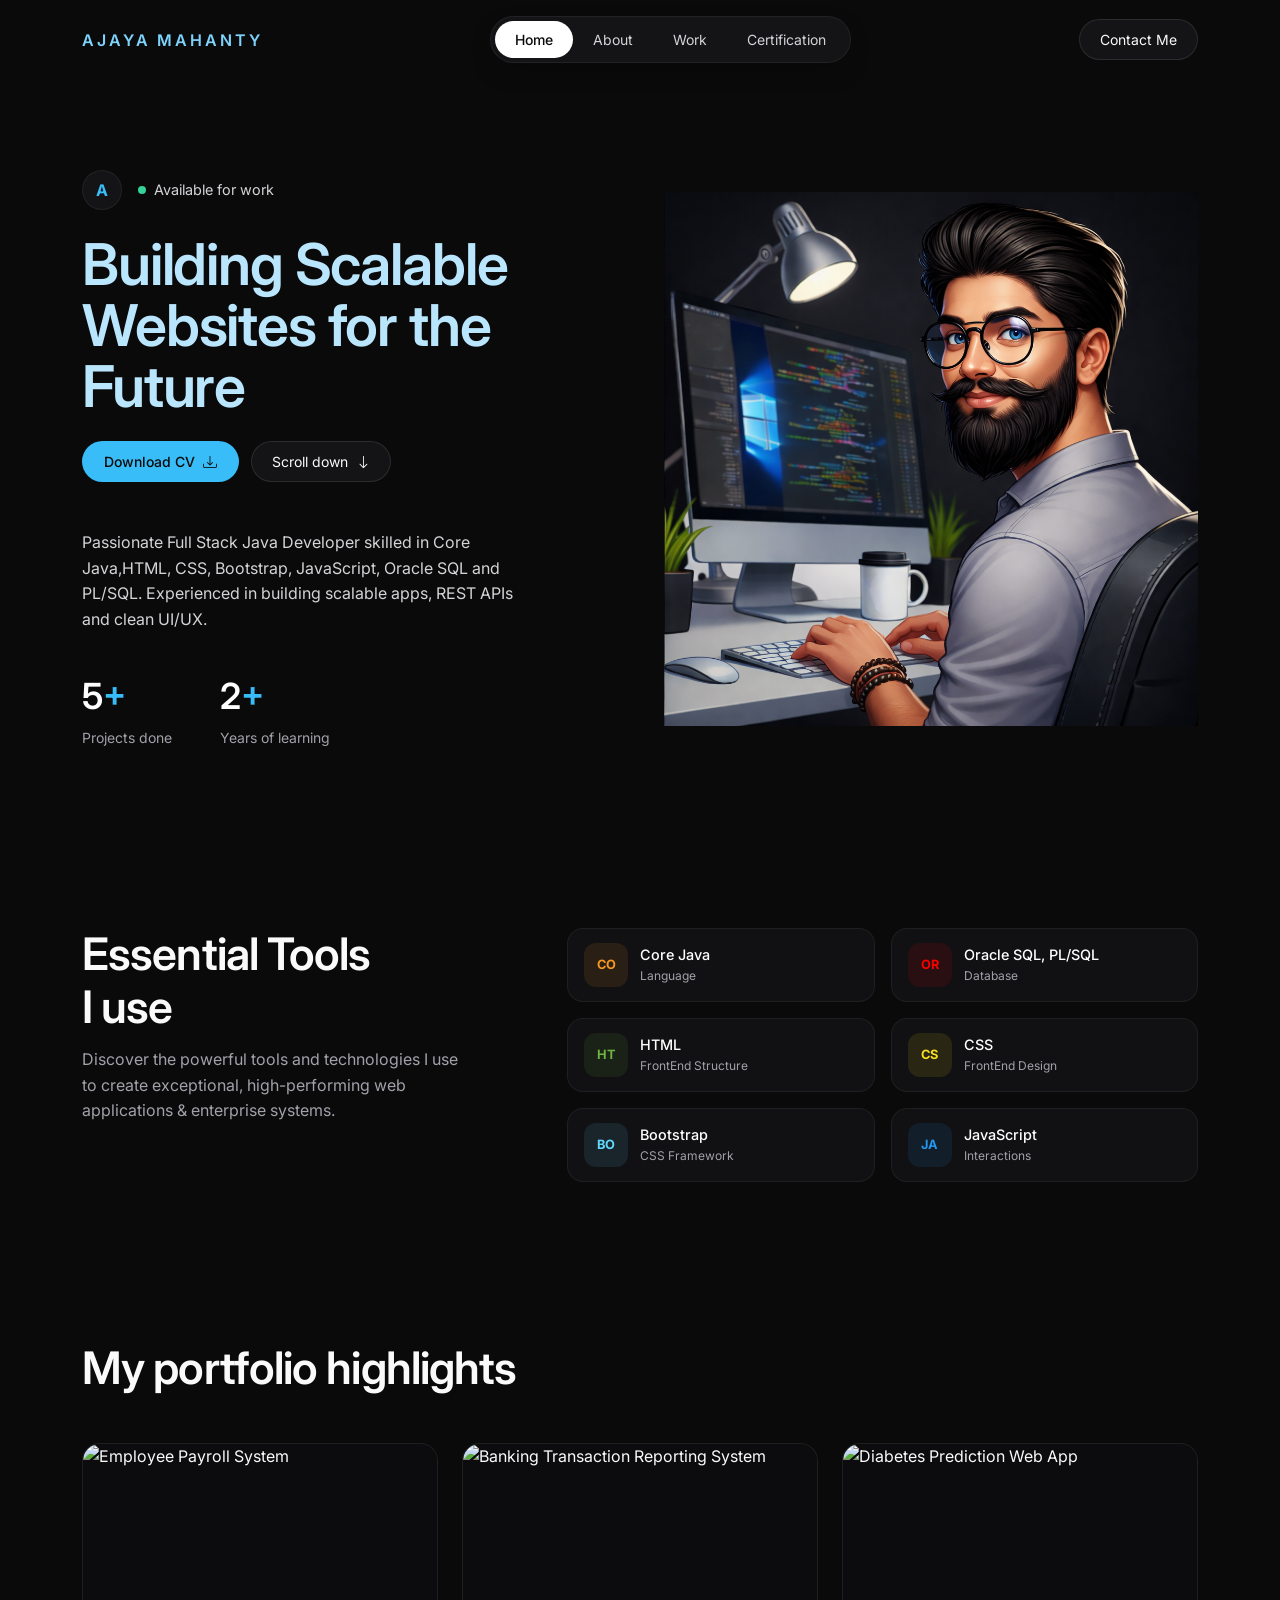
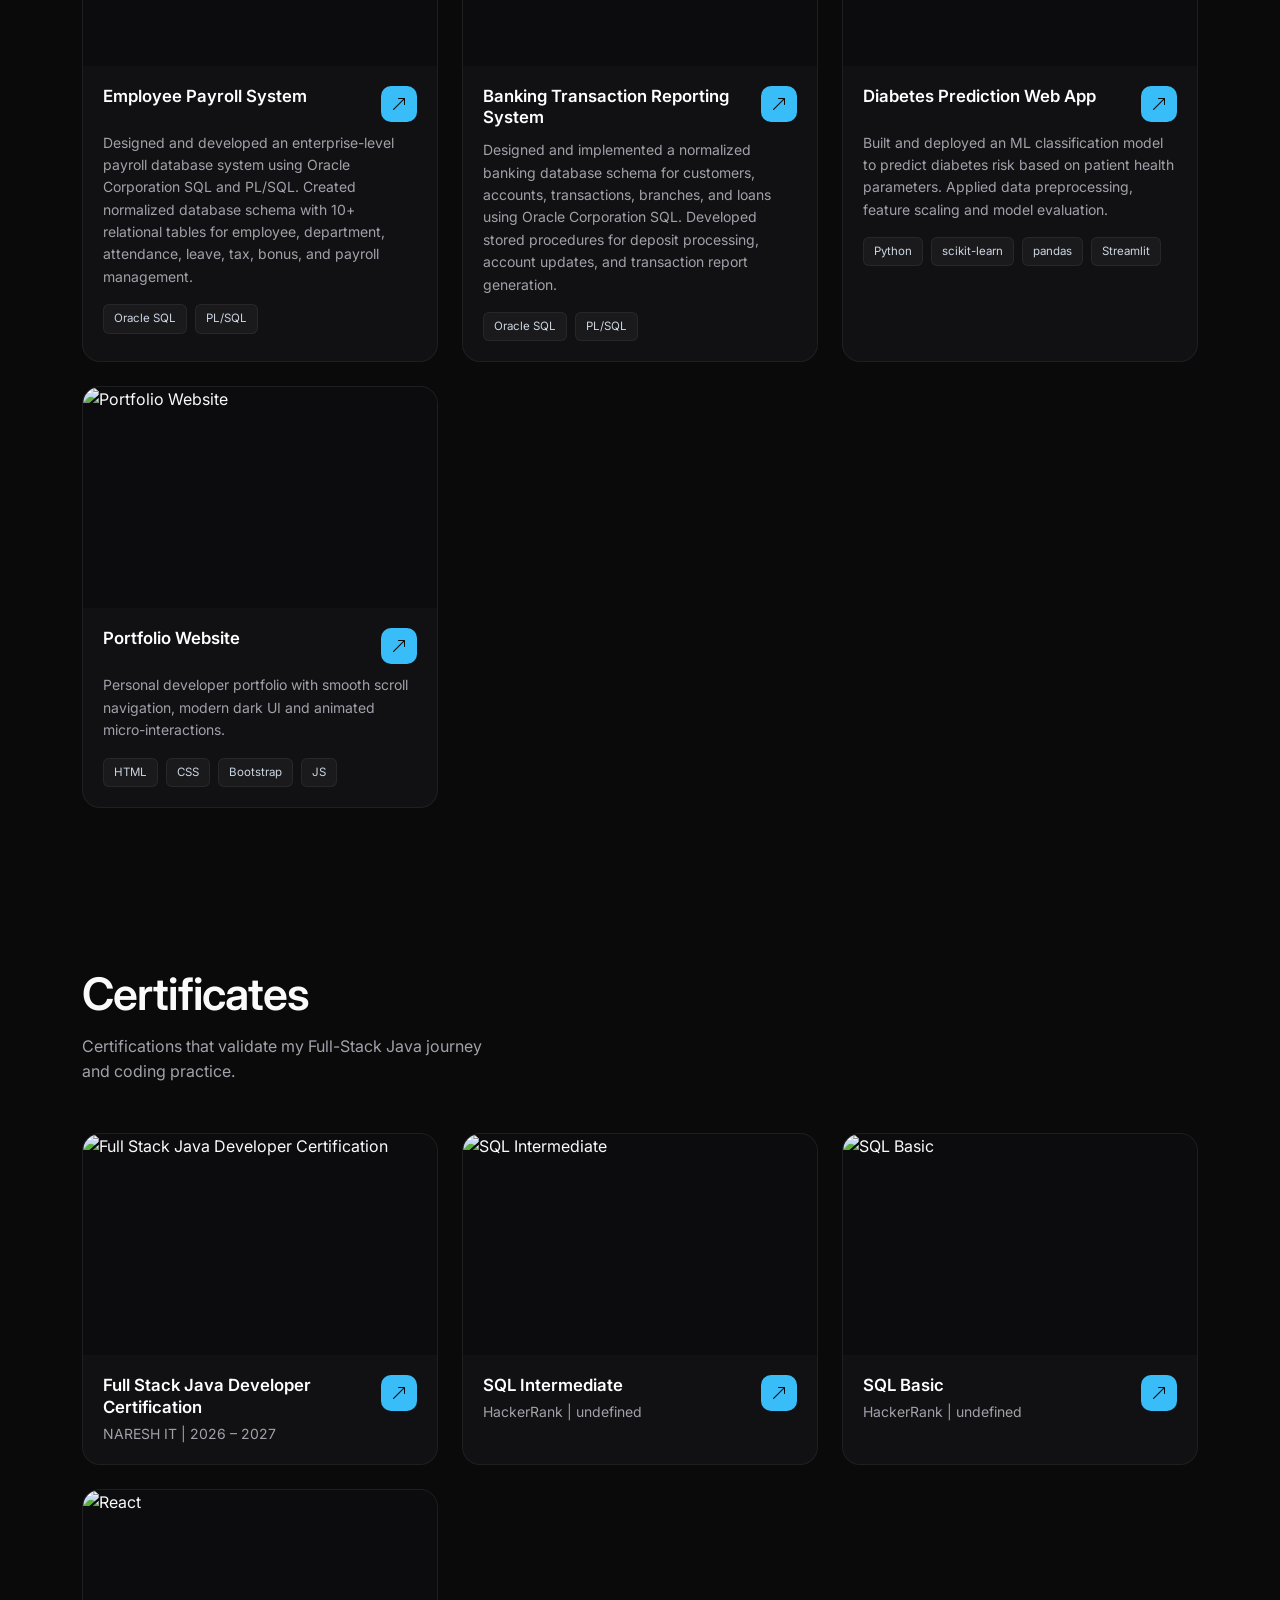
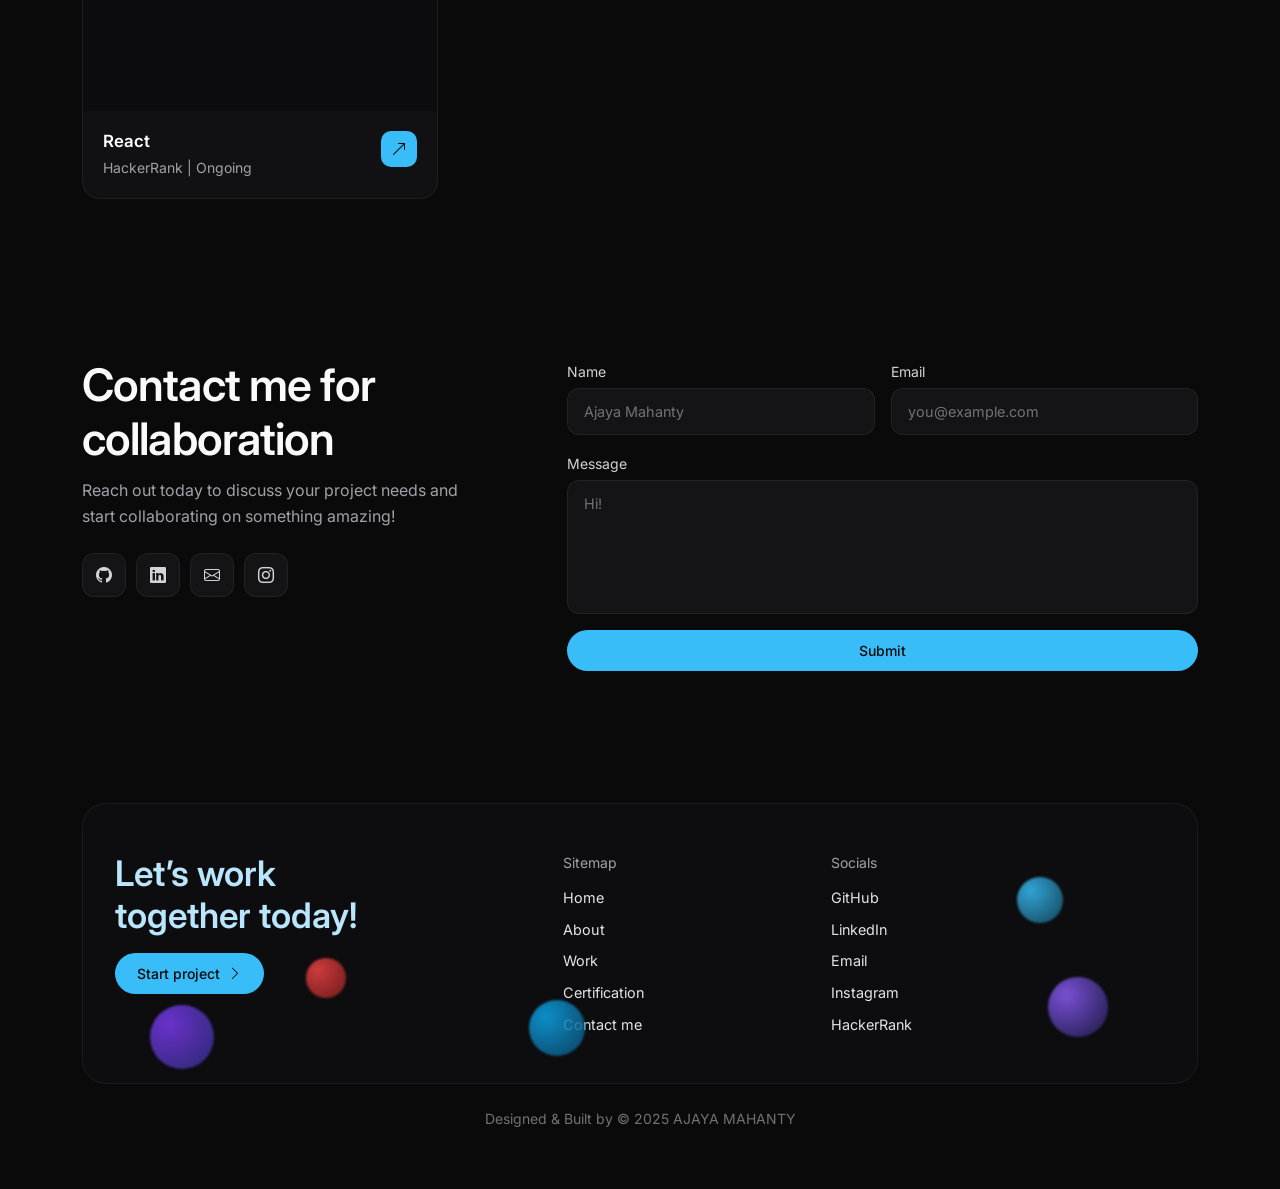
==== index.html @ 1dfacc37 "Fixed GitHub Pages structure" ====
<!doctype html>
<html lang="en">
<head>
<meta charset="utf-8" />
<meta name="viewport" content="width=device-width,initial-scale=1" />
<title>Ajaya Mahanty — Full Stack Java Developer</title>
<meta name="description" content="Portfolio of Ajaya Mahanty — Full Stack Java Developer (Java, Spring Boot, ReactJS, Oracle SQL, PL/SQL)." />
<link rel="icon" href="data:image/svg+xml,%3Csvg xmlns='http://www.w3.org/2000/svg' viewBox='0 0 32 32'%3E%3Crect width='32' height='32' rx='8' fill='%230a0a0a'/%3E%3Ctext x='50%25' y='56%25' font-size='16' font-family='Inter,sans-serif' font-weight='700' fill='%237dd3fc' text-anchor='middle' dominant-baseline='middle'%3EAM%3C/text%3E%3C/svg%3E" />
<link href="https://fonts.googleapis.com/css2?family=Inter:wght@300;400;500;600;700;800&display=swap" rel="stylesheet" />
<link href="https://cdn.jsdelivr.net/npm/bootstrap@5.3.3/dist/css/bootstrap.min.css" rel="stylesheet" />
<link href="https://cdn.jsdelivr.net/npm/bootstrap-icons@1.11.3/font/bootstrap-icons.css" rel="stylesheet" />
<link rel="stylesheet" href="src/styles/style.css" />
</head>
<body>
  <!-- NAV -->
  <header id="nav" class="site-nav">
    <div class="container d-flex align-items-center justify-content-between py-3 gap-3">
      <a href="#home" class="brand">AJAYA MAHANTY</a>
      <nav class="pill-nav d-none d-md-flex" aria-label="Primary">
        <a href="#home" class="pill active" data-link>Home</a>
        <a href="#about" class="pill" data-link>About</a>
        <a href="#work" class="pill" data-link>Work</a>
        <a href="#certification" class="pill" data-link>Certification</a>
      </nav>
      <a href="#contact" class="btn-ghost">Contact Me</a>
    </div>
  </header>

  <main>
    <!-- HERO -->
    <section id="home" class="hero">
      <div class="container">
        <div class="row align-items-center g-5">
          <div class="col-lg-6">
            <div class="d-flex align-items-center gap-3 mb-4">
              <div class="avatar-mini"><span>A</span></div>
              <div class="avail"><span class="dot"></span> Available for work</div>
            </div>
            <h1 class="hero-title">Building Scalable Websites for the Future</h1>
            <div class="hero-cta mt-4">
              <a class="btn-primary-cyan" href="public/docs/Ajaya-resume.pdf" target="_blank" rel="noopener">Download CV <i class="bi bi-download"></i></a>
              <a class="btn-ghost" href="#footer">Scroll down <i class="bi bi-arrow-down"></i></a>
            </div>
            <p id="about" class="hero-sub mt-5">Passionate Full Stack Java Developer skilled in Core Java,HTML, CSS, Bootstrap, JavaScript, Oracle SQL and PL/SQL. Experienced in building scalable apps, REST APIs and clean UI/UX.</p>
            <div class="stats">
              <div><div class="stat-value">5<span>+</span></div><div class="stat-label">Projects done</div></div>
              <div><div class="stat-value">2<span>+</span></div><div class="stat-label">Years of learning</div></div>
            </div>
          </div>
          <div class="col-lg-6">
            <img src="public/images/AjayaProfile.png" alt="Ajaya profile" class="hero-profile-img">
            <!-- <div class="hero-card">
              <div class="hero-orb orb-a"></div>
              <div class="hero-orb orb-b"></div>
              <div class="hero-card-inner text-center">
                <div class="initials">AM</div>
                <div class="role-top">FULL STACK</div>
                <div class="role-main">Java Developer</div>
                <div class="role-sub">Hyderabad · India</div>
              </div>
            </div> -->
          </div>
        </div>
      </div>
    </section>

    <!-- TOOLS -->
    <section class="tools">
      <div class="container">
        <div class="row g-5 align-items-start">
          <div class="col-lg-5">
            <h2 class="section-title">Essential Tools <br> I use</h2>
            <p class="section-sub">Discover the powerful tools and technologies I use to create exceptional, high-performing web applications & enterprise systems.</p>
          </div>
          <div class="col-lg-7">
            <div class="tools-grid" id="toolsGrid"></div>
          </div>
        </div>
      </div>
    </section>

    <!-- PROJECTS -->
    <section id="work" class="projects">
      <div class="container">
        <div class="d-flex flex-column flex-md-row justify-content-between align-items-md-end gap-3 mb-5">
          <h2 class="section-title m-0">My portfolio highlights</h2>
        </div>
        <div class="row g-4" id="projectsGrid"></div>
      </div>
    </section>

    <!-- CERTIFICATES -->
    <section id="certification" class="certs">
      <div class="container">
        <h2 class="section-title">Certificates</h2>
        <p class="section-sub mb-5" style="max-width:420px">Certifications that validate my Full-Stack Java journey and coding practice.</p>
        <div class="row g-4" id="certsGrid"></div>
      </div>
    </section>

    <!-- CONTACT -->
    <section id="contact" class="contact">
      <div class="container">
        <div class="row g-5">
          <div class="col-lg-5">
            <h2 class="section-title">Contact me for collaboration</h2>
            <p class="section-sub">Reach out today to discuss your project needs and start collaborating on something amazing!</p>
            <div class="socials mt-4">
              <a href="https://github.com/Ajaya68" target="_blank" rel="noopener" aria-label="GitHub"><i class="bi bi-github"></i></a>
              <a href="https://linkedin.com/in/ajaya-mahanty" target="_blank" rel="noopener" aria-label="LinkedIn"><i class="bi bi-linkedin"></i></a>
              <a href="mailto:ajayafullstackdev@gmail.com" aria-label="Email"><i class="bi bi-envelope"></i></a>
              <a href="https://www.instagram.com/ajaya.vibes" target="_blank" aria-label="Instagram"><i class="bi bi-instagram"></i></a>
            </div>
          </div>
          <div class="col-lg-7">
            <form id="contactForm" class="contact-form" method="POST" action="https://api.web3forms.com/submit">

  <!-- Web3Forms config -->
  <input type="hidden" name="access_key" value="b85a9274-5b58-44cd-92d8-8c4f5e756d53" />
  <input type="hidden" name="subject" value="New Portfolio Contact — Ajaya Mahanty" />
  <input type="hidden" name="redirect" value="false" />

  <div class="row g-3">
    <div class="col-md-6">
      <label for="name" class="form-label">Name</label>
      <input id="name" name="name" type="text" class="form-control" placeholder="Ajaya Mahanty" required />
    </div>
    <div class="col-md-6">
      <label for="email" class="form-label">Email</label>
      <input id="email" name="email" type="email" class="form-control" placeholder="you@example.com" required />
    </div>
    <div class="col-12">
      <label for="message" class="form-label">Message</label>
      <textarea id="message" name="message" rows="5" class="form-control" placeholder="Hi!" required></textarea>
    </div>
    <div class="col-12">
      <button type="submit" id="submit-btn" class="btn-primary-cyan w-100 justify-content-center">Submit</button>
    </div>
  </div>

  <div id="formToast" class="form-toast" role="status" aria-live="polite"></div>

</form>

          </div>
        </div>
      </div>
    </section>
  </main>

  <!-- FOOTER -->
  <footer id="footer" class="footer">
    <div class="container">
      <div class="footer-card position-relative overflow-hidden">
        <div class="row g-4">
          <div class="col-lg-5">
            <h3 class="footer-heading">Let’s work<br/>together today!</h3>
            <a href="#contact" class="btn-primary-cyan mt-3">Start project <i class="bi bi-chevron-right"></i></a>
          </div>
          <div class="col-6 col-lg-3">
            <div class="footer-title">Sitemap</div>
            <ul class="footer-list">
              <li><a href="#home">Home</a></li>
              <li><a href="#about">About</a></li>
              <li><a href="#work">Work</a></li>
              <li><a href="#certification">Certification</a></li>
              <li><a href="#contact">Contact me</a></li>
            </ul>
          </div>
          <div class="col-6 col-lg-3">
            <div class="footer-title">Socials</div>
            <ul class="footer-list">
              <li><a href="https://github.com/Ajaya68" target="_blank" rel="noopener">GitHub</a></li>
              <li><a href="https://linkedin.com/in/ajaya-mahanty" target="_blank" rel="noopener">LinkedIn</a></li>
              <li><a href="mailto:ajayafullstackdev@gmail.com">Email</a></li>
              <li><a href="https://www.instagram.com/ajaya.vibes" target="_blank">Instagram</a></li>
              <li><a href="https://www.hackerrank.com/profile/ajaya_javadevel1" target="_blank">HackerRank</a></li>
            </ul>
          </div>
        </div>
        <span class="orb f1"></span>
        <span class="orb f2"></span>
        <span class="orb f3"></span>
        <span class="orb f4"></span>
        <span class="orb f5"></span>
      </div>
      <div class="copyright">Designed &amp; Built by © 2025 AJAYA MAHANTY</div>
    </div>
  </footer>

  <a href="#home" id="toTop" class="to-top" aria-label="Back to top"><i class="bi bi-arrow-up"></i></a>

  <!-- React root (kept empty so CRA hot reload does not break) -->
  <div id="root" style="display:none"></div>

  <script src="https://cdn.jsdelivr.net/npm/bootstrap@5.3.3/dist/js/bootstrap.bundle.min.js"></script>
  <script src="src/scripts/script.js"></script>
  <script>
  document.getElementById("contactForm").addEventListener("submit", async function (e) {
    e.preventDefault();

    const btn = document.getElementById("submit-btn");
    const toast = document.getElementById("formToast");

    btn.disabled = true;
    btn.textContent = "Sending...";

    const formData = new FormData(this);

    const response = await fetch("https://api.web3forms.com/submit", {
      method: "POST",
      body: formData
    });

    const result = await response.json();

    toast.style.display = "block";

    if (result.success) {
      toast.style.color = "#34d399";
      toast.textContent = "✓ Message sent! I'll get back to you soon.";
      btn.textContent = "Sent ✓";
      btn.disabled = true;
      this.reset();
    } else {
      toast.style.color = "#f87171";
      toast.textContent = "✕ Something went wrong. Please try again.";
      btn.disabled = false;
      btn.textContent = "Submit";
    }
  });
</script>
</body>
</html>
---- src/styles/style.css ----
/* Ajaya Mahanty Portfolio — pure HTML/CSS/Bootstrap/JS */
:root {
  --bg: #0a0a0a;
  --bg-2: #111113;
  --bg-3: #141416;
  --line: rgba(255,255,255,0.06);
  --line-strong: rgba(255,255,255,0.1);
  --text: #fafafa;
  --muted: #a1a1aa;
  --muted-2: #71717a;
  --cyan: #38bdf8;
  --cyan-2: #7dd3fc;
  --cyan-3: #bae6fd;
}

* { box-sizing: border-box; }
html { scroll-behavior: smooth; }
body {
  margin: 0;
  background: var(--bg);
  color: var(--text);
  font-family: 'Inter', -apple-system, BlinkMacSystemFont, 'Segoe UI', Roboto, sans-serif;
  -webkit-font-smoothing: antialiased;
}

a { color: inherit; text-decoration: none; }
img { max-width: 100%; display: block; }

::selection { background: rgba(56,189,248,0.3); }

/* NAV */
.site-nav {
  position: fixed; top: 0; left: 0; right: 0; z-index: 50;
  transition: background-color 300ms ease, backdrop-filter 300ms ease;
  background: transparent;
}
.site-nav.scrolled {
  background: rgba(10,10,10,0.8);
  backdrop-filter: blur(10px);
  -webkit-backdrop-filter: blur(10px);
}
.brand {
  color: var(--cyan-2);
  font-weight: 600;
  letter-spacing: 0.18em;
  font-size: 1rem;
}
.pill-nav {
  display: flex; align-items: center;
  background: var(--bg-3);
  border: 1px solid var(--line);
  padding: 4px;
  border-radius: 999px;
  box-shadow: 0 10px 30px -15px rgba(0,0,0,0.6);
}
.pill {
  padding: 8px 20px;
  font-size: 0.875rem;
  color: #d4d4d8;
  border-radius: 999px;
  transition: color 160ms ease, background-color 160ms ease;
}
.pill:hover { color: #fff; }
.pill.active {
  background: #fff;
  color: #0a0a0a;
  font-weight: 500;
}
.btn-ghost {
  display: inline-flex; align-items: center; gap: 8px;
  padding: 9px 20px;
  background: var(--bg-3);
  color: #fafafa;
  border: 1px solid var(--line-strong);
  border-radius: 999px;
  font-size: 0.875rem;
  transition: background 160ms ease, transform 160ms ease;
}
.btn-ghost:hover { background: #242428; color: #fff; transform: translateY(-1px); }

.btn-primary-cyan {
  display: inline-flex; align-items: center; gap: 8px;
  padding: 10px 22px;
  background: var(--cyan);
  color: #0a0a0a;
  border: 0;
  border-radius: 999px;
  font-weight: 500;
  font-size: 0.875rem;
  transition: background 160ms ease, transform 160ms ease;
  cursor: pointer;
}
.btn-primary-cyan:hover { background: var(--cyan-2); color: #0a0a0a; transform: translateY(-1px); }

/* HERO */
.hero { padding: 140px 0 80px; }
@media (min-width: 768px) { .hero { padding: 170px 0 100px; } }
.avatar-mini {
  width: 40px; height: 40px; border-radius: 999px;
  background: var(--bg-3); border: 1px solid var(--line);
  display: grid; place-items: center;
}
.avatar-mini span { color: var(--cyan); font-weight: 700; }
.avail { display: inline-flex; align-items: center; gap: 8px; color: #d4d4d8; font-size: 0.9rem; }
.avail .dot { width: 8px; height: 8px; border-radius: 999px; background: #34d399; display: inline-block; }
.hero-title {
  font-size: clamp(2.2rem, 4.8vw, 3.6rem);
  line-height: 1.06;
  font-weight: 600;
  letter-spacing: -0.02em;
  color: var(--cyan-3);
  margin: 0;
}
.hero-cta { display: flex; flex-wrap: wrap; gap: 12px; }
.hero-sub { color: #d4d4d8; max-width: 460px; line-height: 1.6; }
.stats { display: flex; gap: 48px; margin-top: 36px; }
.stat-value { font-size: clamp(1.7rem, 3vw, 2.25rem); font-weight: 600; color: #fff; }
.stat-value span { color: var(--cyan); }
.stat-label { color: var(--muted); font-size: 0.875rem; margin-top: 4px; }

.hero-card {
  position: relative; overflow: hidden;
  border: 1px solid var(--line);
  background: linear-gradient(135deg, #0f1113 0%, #141a20 100%);
  border-radius: 28px; aspect-ratio: 1/1; max-width: 520px; margin-left: auto;
  box-shadow: 0 30px 80px -30px rgba(14,165,233,0.35);
}
.hero-card-inner { position: absolute; inset: 0; display: grid; place-items: center; padding: 40px; }
.initials {
  width: 160px; height: 160px; border-radius: 999px;
  background: #0b0f14; border: 1px solid rgba(56,189,248,0.2);
  display: grid; place-items: center; margin: 0 auto;
  color: var(--cyan-2); font-weight: 700; font-size: 3rem; letter-spacing: -0.02em;
  box-shadow: inset 0 0 60px rgba(56,189,248,0.15);
}
.role-top { margin-top: 24px; font-size: 0.75rem; letter-spacing: 0.3em; color: var(--muted); text-transform: uppercase; }
.role-main { margin-top: 8px; font-size: 1.5rem; font-weight: 600; color: #fff; }
.role-sub { margin-top: 12px; font-size: 0.75rem; color: var(--muted-2); }
.hero-orb { position: absolute; border-radius: 999px; filter: blur(60px); opacity: 0.4; }
.orb-a { width: 220px; height: 220px; left: -40px; bottom: -40px; background: rgba(14,165,233,0.25); }
.orb-b { width: 260px; height: 260px; right: -48px; top: -48px; background: rgba(34,211,238,0.22); }

/* ── RESPONSIVE: <1000px ── */
@media (max-width: 999px) {

  .hero-profile-img {
    display: none;
  }

  .hero .col-lg-6:first-child {
    text-align: center;
  }

  .hero .d-flex.align-items-center.gap-3 {
    justify-content: center;
  }

  .hero-title {
    margin-left: auto;
    margin-right: auto;
  }

  .hero-cta {
    justify-content: center;
  }

  .hero-sub {
    margin-left: auto;
    margin-right: auto;
    text-align: left;
  }

  .stats {
    justify-content: center;
  }
}
/* SECTIONS */
section.tools, section.projects, section.certs, section.contact { padding: 80px 0; }
.section-title { font-size: clamp(1.8rem, 3.5vw, 3rem); font-weight: 600; letter-spacing: -0.02em; margin: 0 0 12px; }
.section-sub { color: var(--muted); line-height: 1.6; max-width: 380px; }

/* TOOLS */
.tools-grid { display: grid; grid-template-columns: repeat(2, 1fr); gap: 16px; }
.tool {
  display: flex; align-items: center; gap: 12px;
  background: var(--bg-2);
  border: 1px solid var(--line);
  border-radius: 16px;
  padding: 14px 16px;
  transition: transform 160ms ease, border-color 160ms ease;
}
.tool:hover { transform: translateY(-2px); border-color: rgba(125,211,252,0.35); }
.tool .ico {
  width: 44px; height: 44px; border-radius: 12px;
  display: grid; place-items: center; font-size: 0.8rem; font-weight: 700;
}
.tool .name { font-size: 0.9rem; font-weight: 500; color: #fff; }
.tool .role { font-size: 0.75rem; color: var(--muted); margin-top: 2px; }

/* CARDS (projects/certs) */
.card-item {
  background: var(--bg-2);
  border: 1px solid var(--line);
  border-radius: 18px;
  overflow: hidden;
  height: 100%;
  display: flex; flex-direction: column;
  transition: transform 160ms ease, border-color 160ms ease;
}
.card-item:hover { transform: translateY(-4px); border-color: rgba(125,211,252,0.35); }
.card-media {
  aspect-ratio: 16/10;
  background: #0c0c0e;
  overflow: hidden;
}
.card-media img { width: 100%; height: 100%; object-fit: cover; transition: transform 500ms ease; }
.card-item:hover .card-media img { transform: scale(1.05); }
.card-body-2 { padding: 20px; display: flex; flex-direction: column; gap: 10px; flex: 1; }
.card-head { display: flex; align-items: flex-start; justify-content: space-between; gap: 12px; }
.card-title { font-size: 1.05rem; font-weight: 600; color: #fff; line-height: 1.3; margin: 0; }
.card-meta { font-size: 0.875rem; color: var(--muted); margin-top: 4px; }
.card-desc { font-size: 0.875rem; color: var(--muted); line-height: 1.6; margin: 0; }
.card-tags { display: flex; flex-wrap: wrap; gap: 8px; margin-top: 6px; }
.chip {
  background: rgba(255,255,255,0.04);
  border: 1px solid var(--line);
  color: #cbd5e1;
  font-size: 0.72rem;
  padding: 5px 10px;
  border-radius: 6px;
}
.icon-btn {
  flex-shrink: 0;
  width: 36px; height: 36px; border-radius: 10px;
  background: var(--cyan); color: #0a0a0a;
  display: grid; place-items: center;
  transition: background 160ms ease;
}
.icon-btn:hover { background: var(--cyan-2); color: #0a0a0a; }

/* CONTACT */
.socials { display: flex; gap: 10px; }
.socials a {
  width: 44px; height: 44px; border-radius: 12px;
  background: var(--bg-3); border: 1px solid var(--line);
  display: grid; place-items: center; color: #d4d4d8;
  transition: color 160ms ease, border-color 160ms ease;
}
.socials a:hover { color: var(--cyan-2); border-color: rgba(56,189,248,0.4); }
.contact-form .form-label { color: #d4d4d8; font-size: 0.875rem; margin-bottom: 6px; }
.contact-form .form-control {
  background: var(--bg-3);
  border: 1px solid var(--line);
  color: #fff;
  border-radius: 12px;
  padding: 12px 16px;
  font-size: 0.9rem;
}
.contact-form .form-control:focus {
  outline: none; box-shadow: none;
  border-color: rgba(56,189,248,0.5);
  background: var(--bg-3);
  color: #fff;
}
.contact-form .form-control::placeholder { color: var(--muted-2); }
.contact-form textarea { resize: none; }
.form-toast {
  margin-top: 12px; font-size: 0.875rem; color: var(--cyan-2); min-height: 20px;
}

/* FOOTER */
.footer { padding-top: 20px; padding-bottom: 60px; }
.footer-card {
  background: #0d0d0f;
  border: 1px solid var(--line);
  border-radius: 24px;
  padding: 48px 32px;
}
.footer-heading {
  font-size: clamp(1.6rem, 3vw, 2.2rem);
  font-weight: 600; line-height: 1.2; color: var(--cyan-3);
  margin: 0;
}
.footer-title { color: var(--muted); font-size: 0.875rem; margin-bottom: 14px; }
.footer-list { list-style: none; padding: 0; margin: 0; display: flex; flex-direction: column; gap: 10px; font-size: 0.9rem; }
.footer-list a { color: #e4e4e7; transition: color 160ms ease; }
.footer-list a:hover { color: var(--cyan-2); }
.copyright { text-align: center; color: var(--muted-2); font-size: 0.875rem; margin-top: 24px; }

.orb { position: absolute; border-radius: 999px; filter: blur(1px); opacity: 0.85; pointer-events: none; }
.orb.f1 { width: 64px; height: 64px; left: 6%; top: 72%; background: radial-gradient(circle at 30% 30%, #7c3aed, #312e81); animation: floaty 6s ease-in-out infinite; }
.orb.f2 { width: 40px; height: 40px; left: 20%; top: 55%; background: radial-gradient(circle at 30% 30%, #ef4444, #7f1d1d); animation: floaty 6s 1s ease-in-out infinite; }
.orb.f3 { width: 56px; height: 56px; left: 40%; top: 70%; background: radial-gradient(circle at 30% 30%, #0ea5e9, #0c4a6e); animation: floaty 6s 2s ease-in-out infinite; }
.orb.f4 { width: 46px; height: 46px; right: 12%; top: 26%; background: radial-gradient(circle at 30% 30%, #38bdf8, #164e63); animation: floaty 6s 0.5s ease-in-out infinite; }
.orb.f5 { width: 60px; height: 60px; right: 8%; top: 62%; background: radial-gradient(circle at 30% 30%, #8b5cf6, #1e1b4b); animation: floaty 6s 1.5s ease-in-out infinite; }
@keyframes floaty { 0%,100% { transform: translateY(0); } 50% { transform: translateY(-10px); } }

/* BACK TO TOP */
.to-top {
  position: fixed; bottom: 24px; right: 24px; z-index: 60;
  width: 44px; height: 44px; border-radius: 999px;
  border: 2px solid var(--cyan); color: var(--cyan);
  background: rgba(10,10,10,0.8);
  backdrop-filter: blur(8px);
  display: none; place-items: center;
  transition: background 160ms ease, color 160ms ease;
}
.to-top:hover { background: var(--cyan); color: #0a0a0a; }
.to-top.show { display: grid; }

/* RESPONSIVE */
@media (max-width: 767.98px) {
  .brand { font-size: 0.85rem; letter-spacing: 0.14em; }
  .btn-ghost { padding: 8px 14px; font-size: 0.8rem; }
  .tools-grid { grid-template-columns: 1fr; }
  .stats { gap: 32px; }
  .footer-card { padding: 32px 20px; }
}
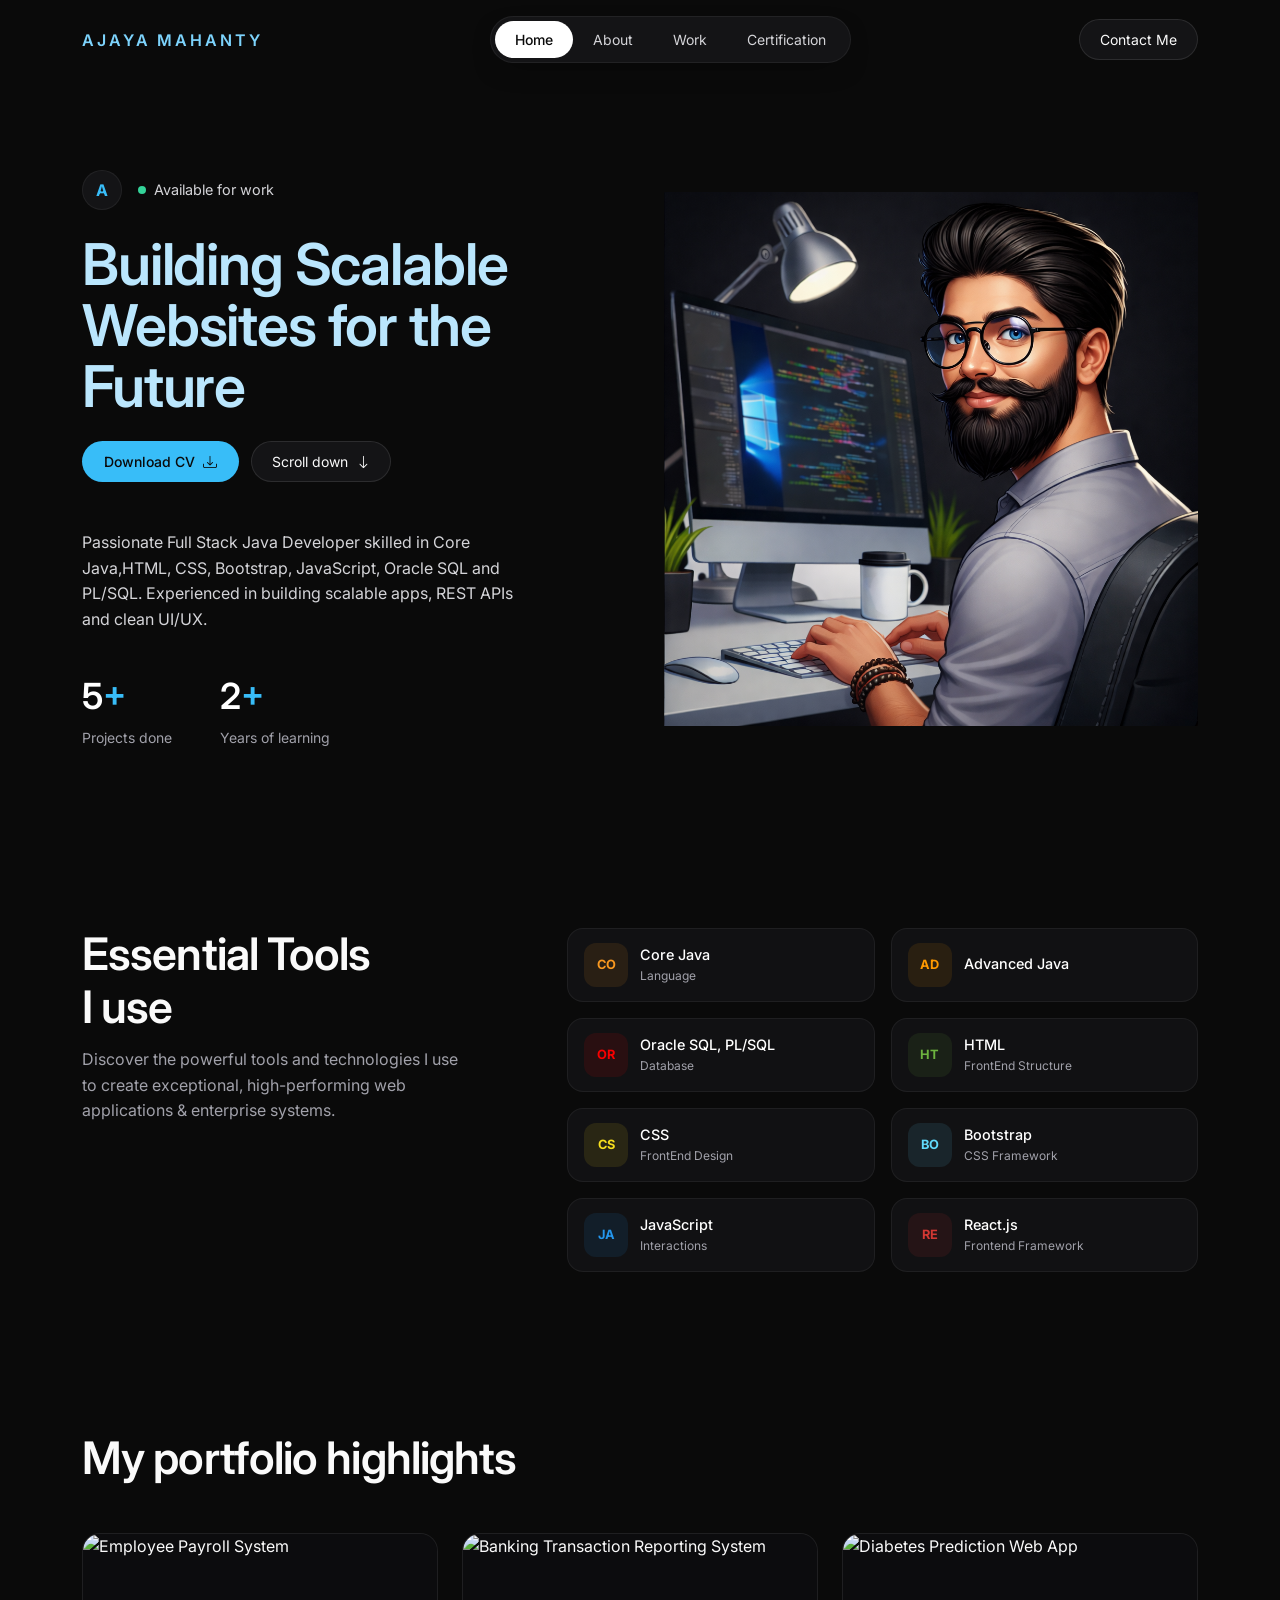
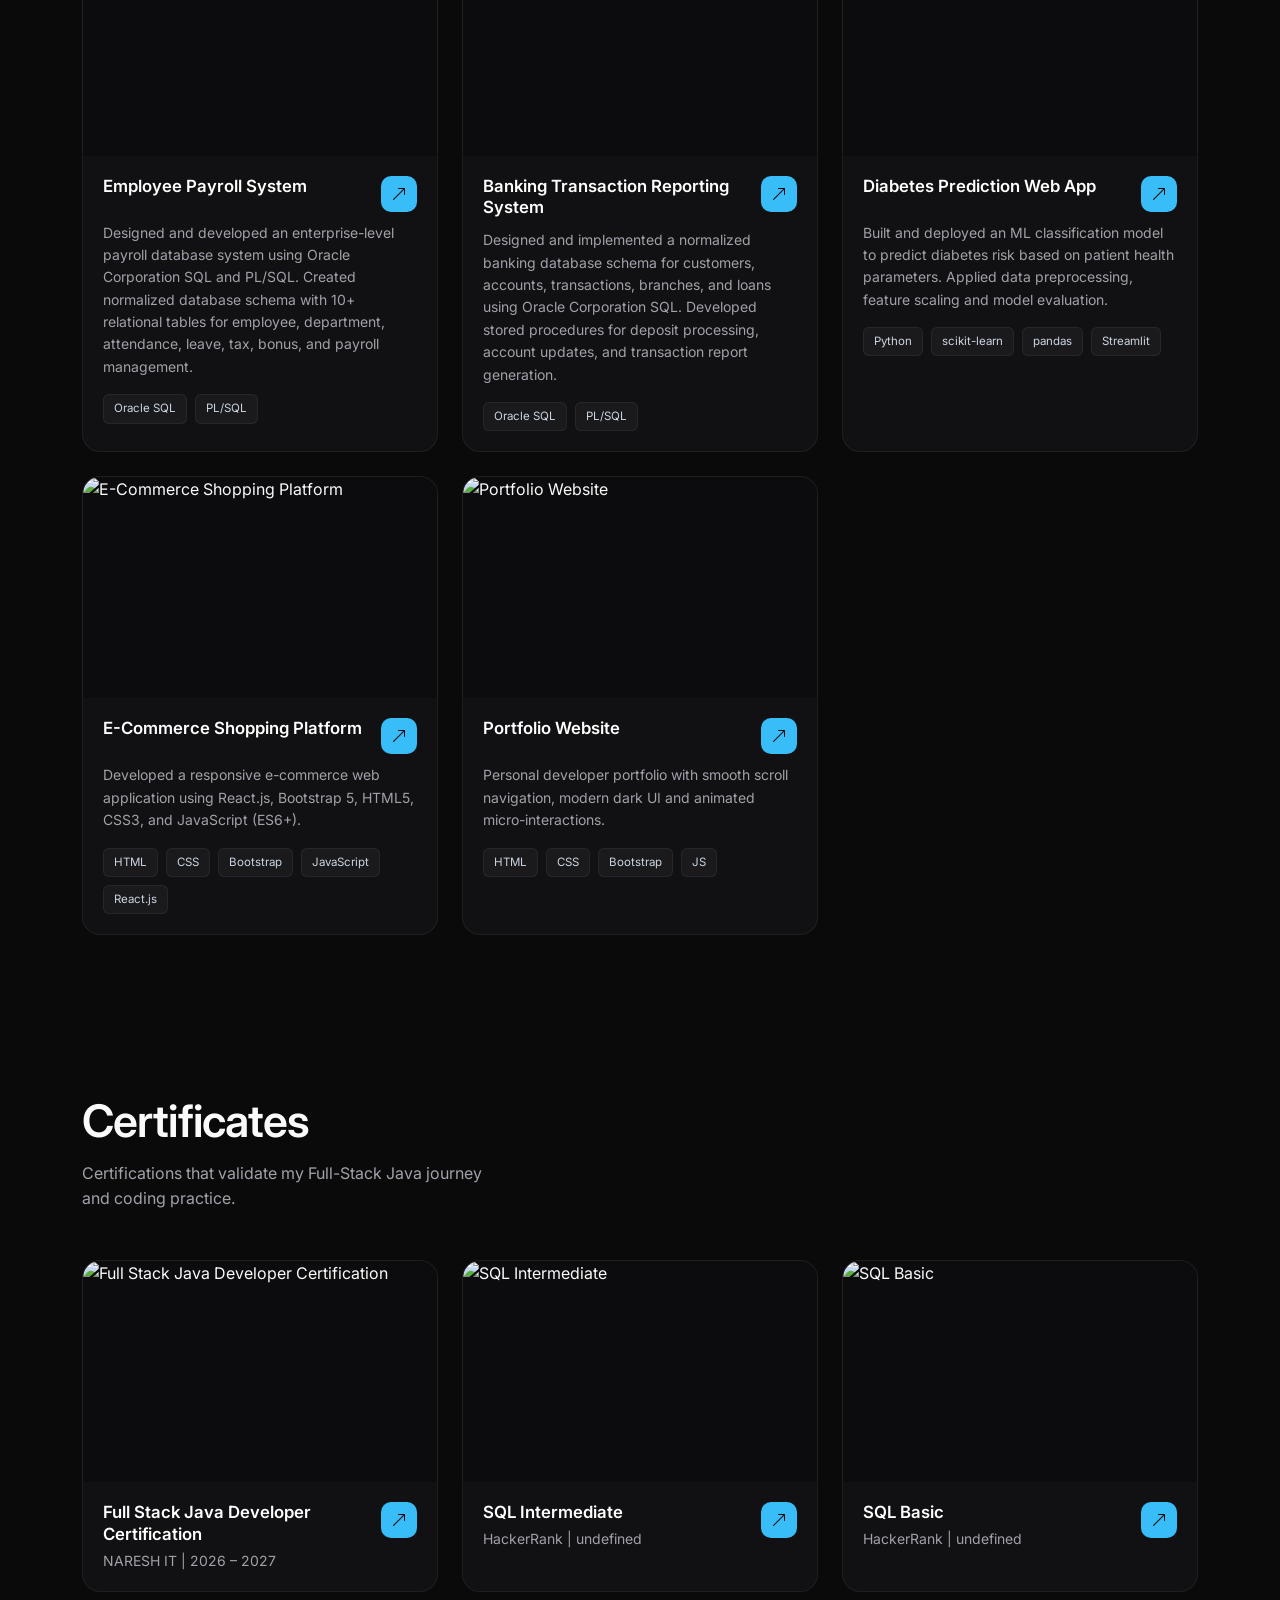
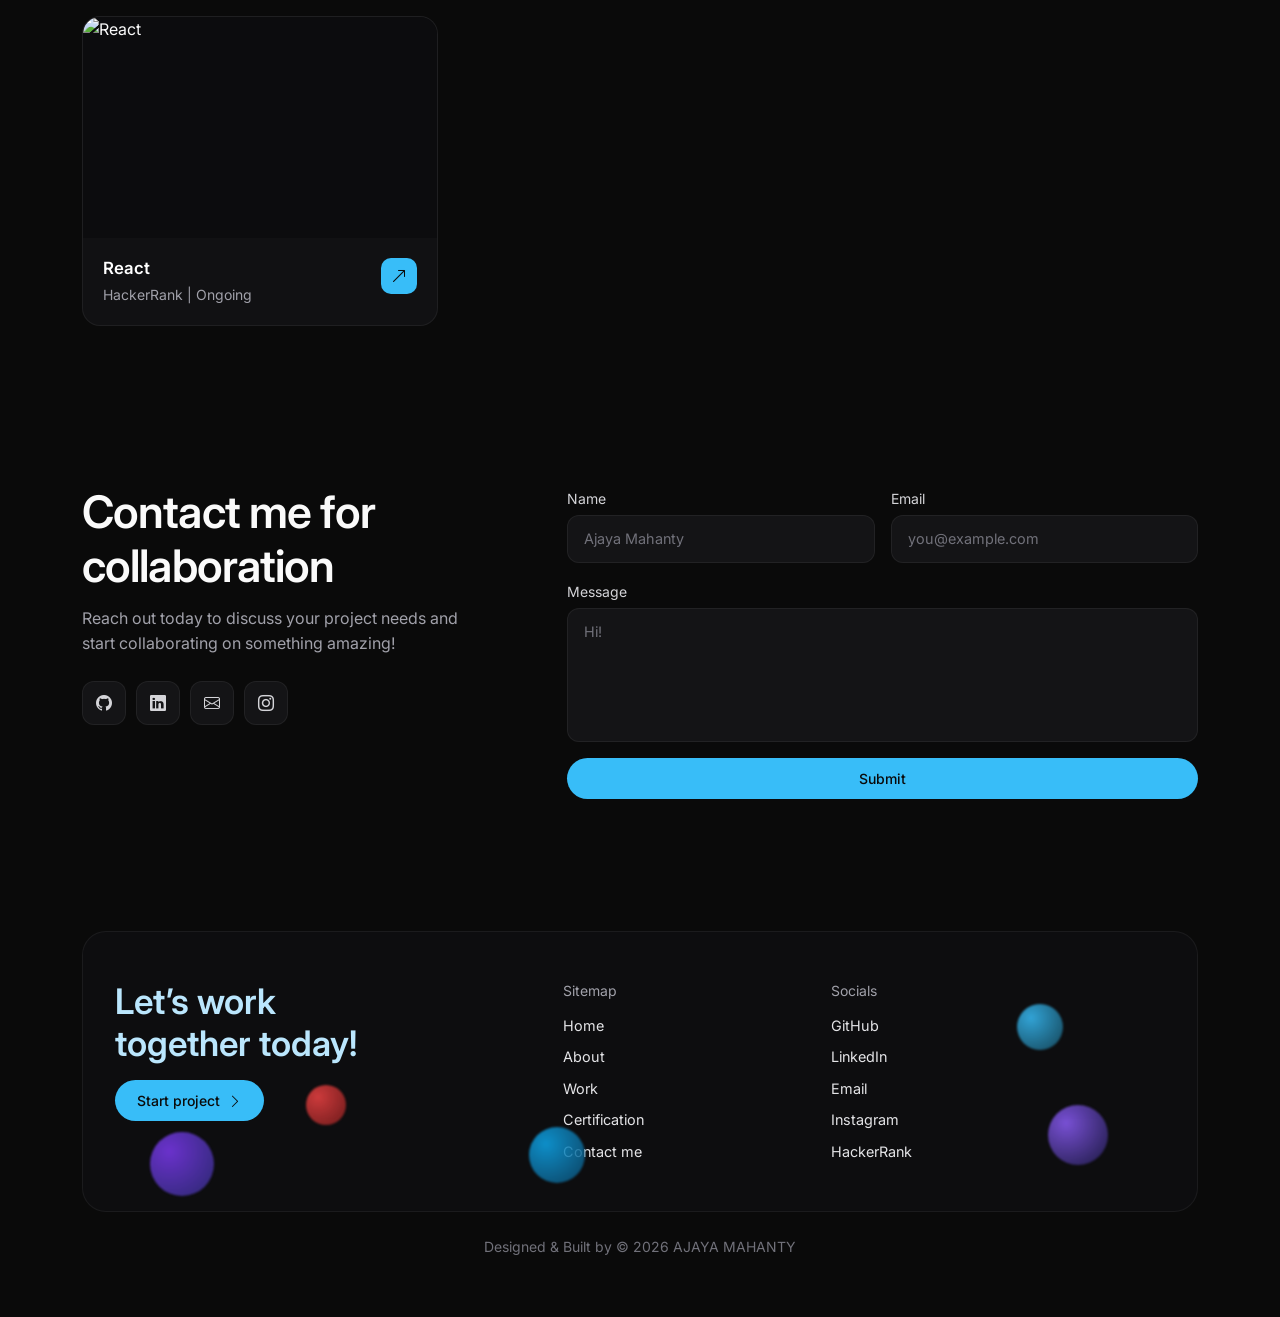
==== commit 240b0dfa: "updating portfolio" ====
--- a/index.html
+++ b/index.html
@@ -38,7 +38,7 @@
             </div>
             <h1 class="hero-title">Building Scalable Websites for the Future</h1>
             <div class="hero-cta mt-4">
-              <a class="btn-primary-cyan" href="public/docs/Ajaya-resume.pdf" target="_blank" rel="noopener">Download CV <i class="bi bi-download"></i></a>
+              <a class="btn-primary-cyan" href="public\docs\Ajaya-resume[23-06-2026].pdf" target="_blank" rel="noopener">Download CV <i class="bi bi-download"></i></a>
               <a class="btn-ghost" href="#footer">Scroll down <i class="bi bi-arrow-down"></i></a>
             </div>
             <p id="about" class="hero-sub mt-5">Passionate Full Stack Java Developer skilled in Core Java,HTML, CSS, Bootstrap, JavaScript, Oracle SQL and PL/SQL. Experienced in building scalable apps, REST APIs and clean UI/UX.</p>
@@ -184,7 +184,7 @@
         <span class="orb f4"></span>
         <span class="orb f5"></span>
       </div>
-      <div class="copyright">Designed &amp; Built by © 2025 AJAYA MAHANTY</div>
+      <div class="copyright">Designed &amp; Built by © 2026 AJAYA MAHANTY</div>
     </div>
   </footer>
 
